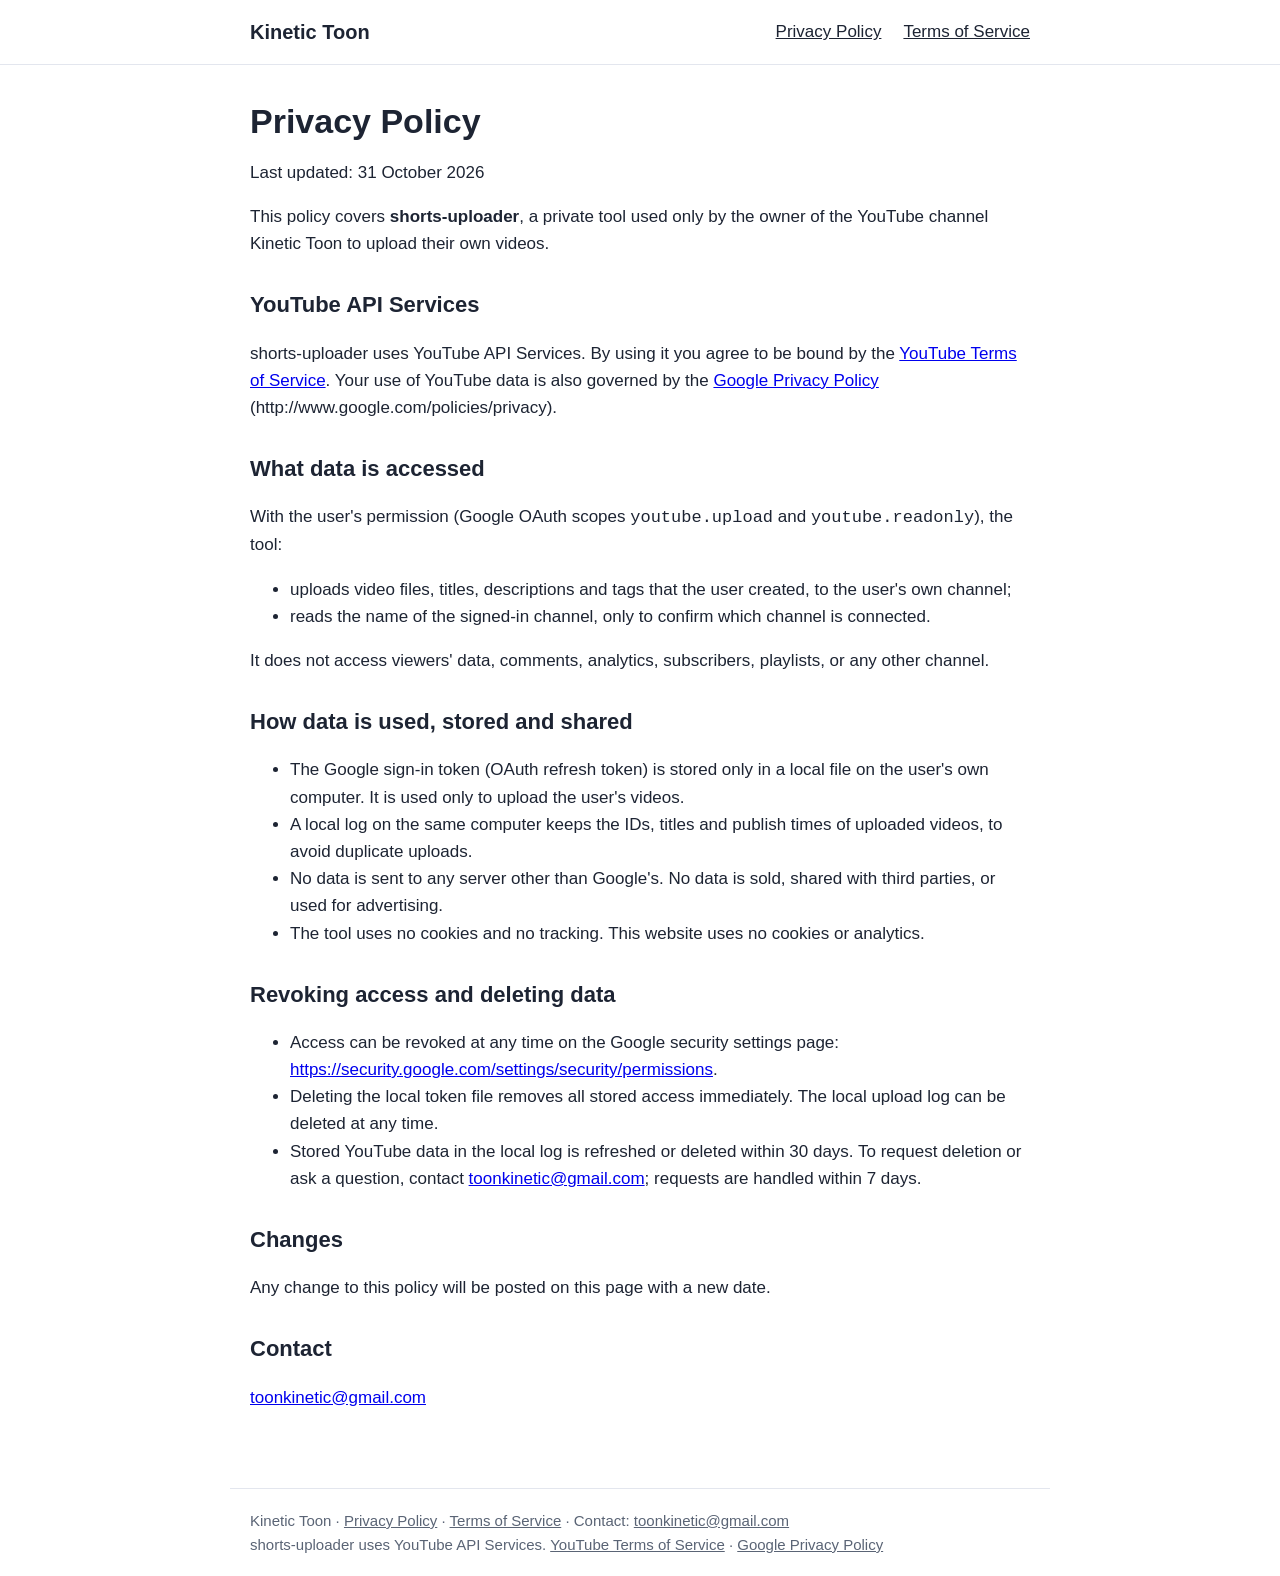
==== privacy.html @ 0e0fefa5 "Add files via upload" ====
<!doctype html><html lang="en"><head><meta charset="utf-8"><meta name="viewport" content="width=device-width,initial-scale=1"><title>Privacy Policy - Kinetic Toon</title><link rel="stylesheet" href="style.css"></head><body><header><nav><a class="brand" href="index.html">Kinetic Toon</a><a href="privacy.html">Privacy Policy</a><a href="terms.html">Terms of Service</a></nav></header><main>
<h1>Privacy Policy</h1><p>Last updated: 31 October 2026</p>
<p>This policy covers <b>shorts-uploader</b>, a private tool used only by the owner of the YouTube channel Kinetic Toon to upload their own videos.</p>
<h2>YouTube API Services</h2>
<p>shorts-uploader uses YouTube API Services. By using it you agree to be bound by the <a href="https://www.youtube.com/t/terms">YouTube Terms of Service</a>. Your use of YouTube data is also governed by the <a href="https://policies.google.com/privacy">Google Privacy Policy</a> (http://www.google.com/policies/privacy).</p>
<h2>What data is accessed</h2>
<p>With the user's permission (Google OAuth scopes <code>youtube.upload</code> and <code>youtube.readonly</code>), the tool:</p>
<ul><li>uploads video files, titles, descriptions and tags that the user created, to the user's own channel;</li>
<li>reads the name of the signed-in channel, only to confirm which channel is connected.</li></ul>
<p>It does not access viewers' data, comments, analytics, subscribers, playlists, or any other channel.</p>
<h2>How data is used, stored and shared</h2>
<ul><li>The Google sign-in token (OAuth refresh token) is stored only in a local file on the user's own computer. It is used only to upload the user's videos.</li>
<li>A local log on the same computer keeps the IDs, titles and publish times of uploaded videos, to avoid duplicate uploads.</li>
<li>No data is sent to any server other than Google's. No data is sold, shared with third parties, or used for advertising.</li>
<li>The tool uses no cookies and no tracking. This website uses no cookies or analytics.</li></ul>
<h2>Revoking access and deleting data</h2>
<ul><li>Access can be revoked at any time on the Google security settings page: <a href="https://security.google.com/settings/security/permissions">https://security.google.com/settings/security/permissions</a>.</li>
<li>Deleting the local token file removes all stored access immediately. The local upload log can be deleted at any time.</li>
<li>Stored YouTube data in the local log is refreshed or deleted within 30 days. To request deletion or ask a question, contact <a href="mailto:toonkinetic@gmail.com">toonkinetic@gmail.com</a>; requests are handled within 7 days.</li></ul>
<h2>Changes</h2><p>Any change to this policy will be posted on this page with a new date.</p>
<h2>Contact</h2><p><a href="mailto:toonkinetic@gmail.com">toonkinetic@gmail.com</a></p>
</main><footer>Kinetic Toon &middot; <a href="privacy.html">Privacy Policy</a> &middot; <a href="terms.html">Terms of Service</a> &middot; Contact: <a href="mailto:toonkinetic@gmail.com">toonkinetic@gmail.com</a><br>shorts-uploader uses YouTube API Services. <a href="https://www.youtube.com/t/terms">YouTube Terms of Service</a> &middot; <a href="https://policies.google.com/privacy">Google Privacy Policy</a></footer></body></html>
---- style.css ----
:root{--ink:#1d2433;--muted:#5a6475;--accent:#e8452c;--bg:#fff;--card:#f6f7fb}
*{box-sizing:border-box}body{margin:0;background:var(--bg);color:var(--ink);font:17px/1.6 Segoe UI,Arial,sans-serif}
header{border-bottom:1px solid #e3e6ee}nav,main,footer{max-width:820px;margin:0 auto;padding:0 20px}
nav{display:flex;gap:22px;align-items:center;height:64px}nav .brand{font-weight:800;font-size:20px;margin-right:auto;color:var(--ink);text-decoration:none}
nav a{color:var(--ink)}main{padding:36px 20px 20px}h1{font-size:34px;line-height:1.2;margin:0 0 12px}h2{font-size:22px;margin:30px 0 8px}
.card{background:var(--card);border-radius:12px;padding:18px 20px;margin:20px 0}.yt{color:var(--accent);font-weight:700}
footer{border-top:1px solid #e3e6ee;margin-top:40px;padding:20px;color:var(--muted);font-size:15px}footer a{color:var(--muted)}
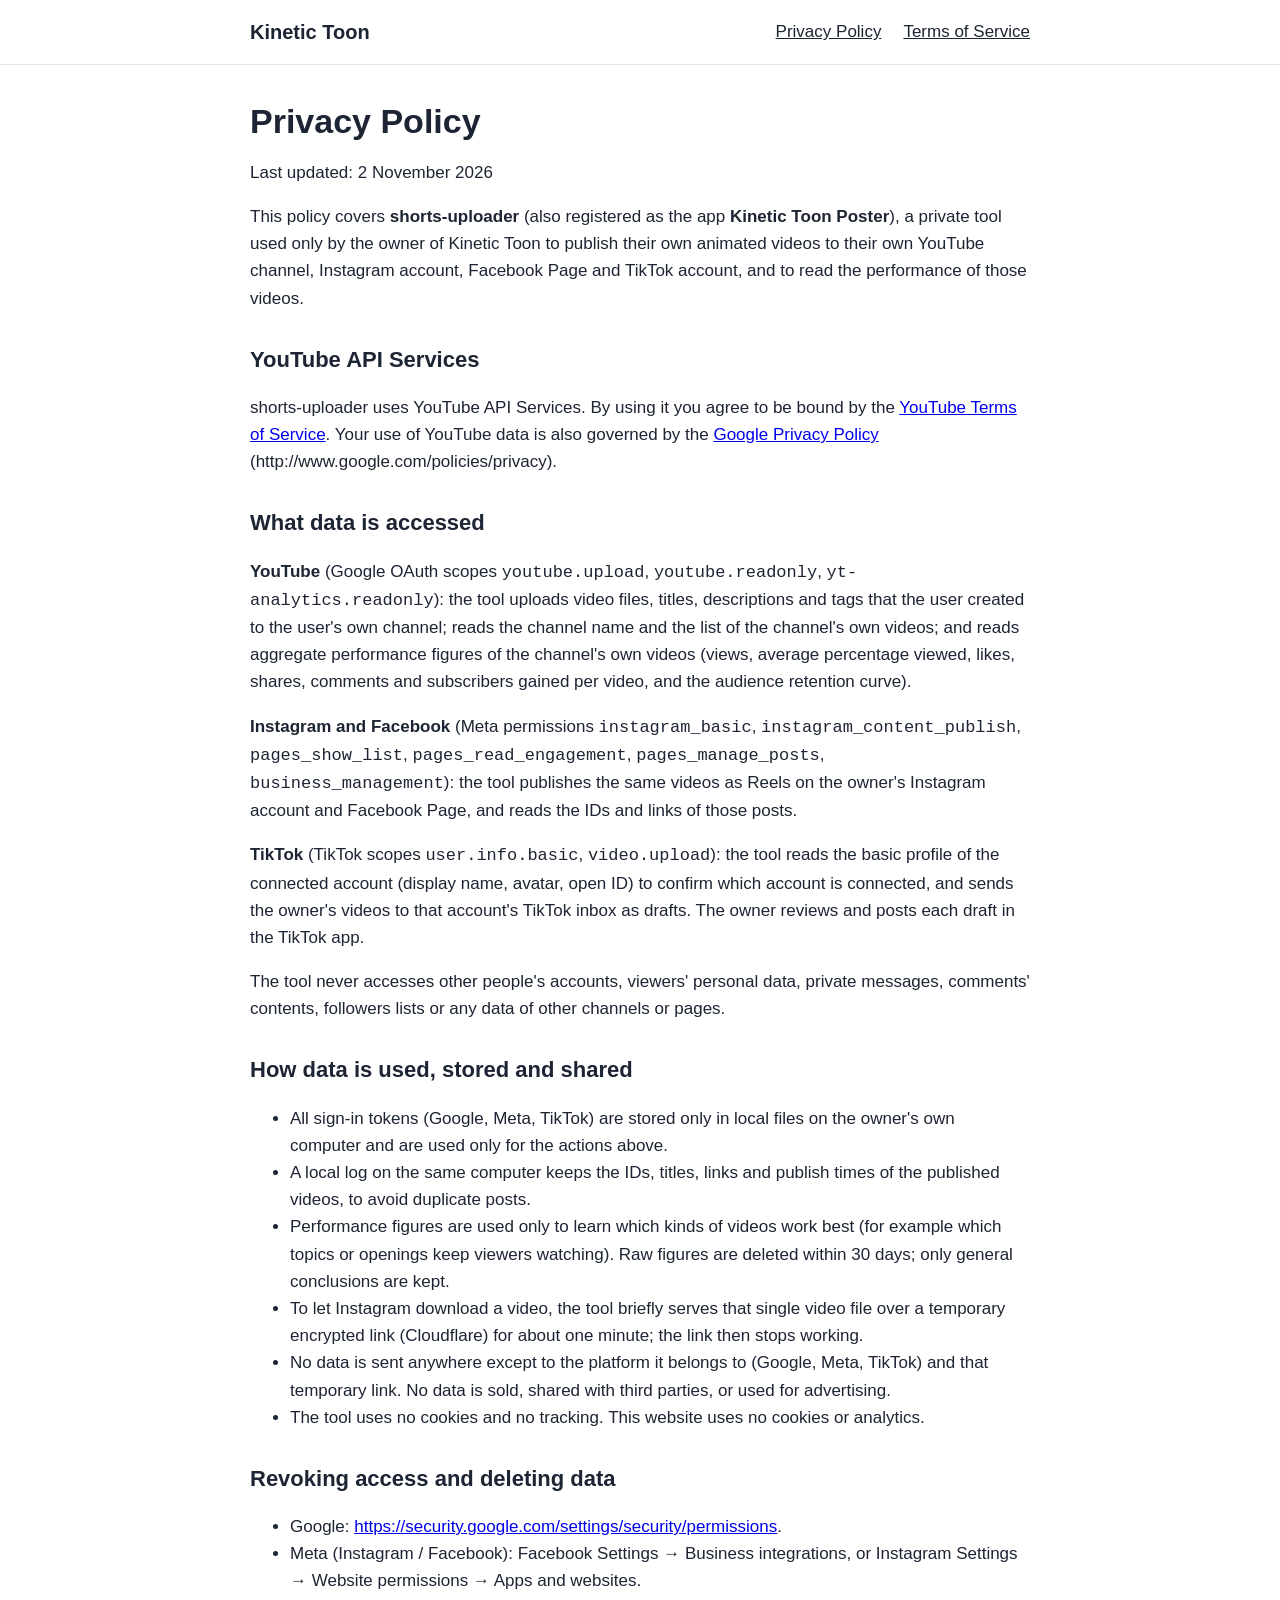
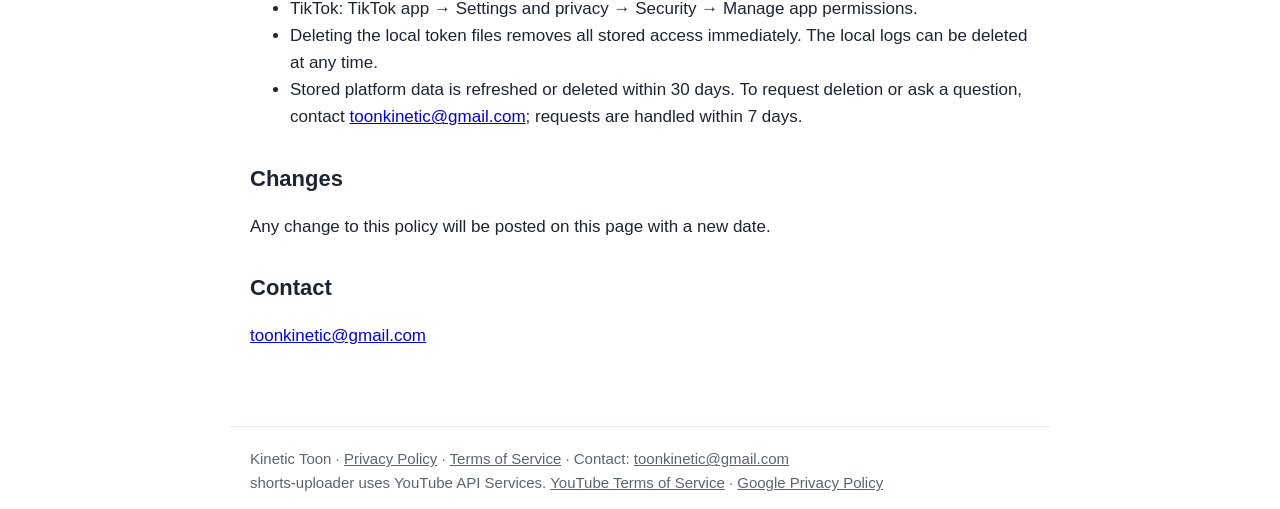
==== commit 67ffb0a3: "Add files via upload" ====
--- a/privacy.html
+++ b/privacy.html
@@ -1,22 +1,26 @@
 <!doctype html><html lang="en"><head><meta charset="utf-8"><meta name="viewport" content="width=device-width,initial-scale=1"><title>Privacy Policy - Kinetic Toon</title><link rel="stylesheet" href="style.css"></head><body><header><nav><a class="brand" href="index.html">Kinetic Toon</a><a href="privacy.html">Privacy Policy</a><a href="terms.html">Terms of Service</a></nav></header><main>
-<h1>Privacy Policy</h1><p>Last updated: 31 October 2026</p>
-<p>This policy covers <b>shorts-uploader</b>, a private tool used only by the owner of the YouTube channel Kinetic Toon to upload their own videos.</p>
+<h1>Privacy Policy</h1><p>Last updated: 2 November 2026</p>
+<p>This policy covers <b>shorts-uploader</b> (also registered as the app <b>Kinetic Toon Poster</b>), a private tool used only by the owner of Kinetic Toon to publish their own animated videos to their own YouTube channel, Instagram account, Facebook Page and TikTok account, and to read the performance of those videos.</p>
 <h2>YouTube API Services</h2>
 <p>shorts-uploader uses YouTube API Services. By using it you agree to be bound by the <a href="https://www.youtube.com/t/terms">YouTube Terms of Service</a>. Your use of YouTube data is also governed by the <a href="https://policies.google.com/privacy">Google Privacy Policy</a> (http://www.google.com/policies/privacy).</p>
 <h2>What data is accessed</h2>
-<p>With the user's permission (Google OAuth scopes <code>youtube.upload</code> and <code>youtube.readonly</code>), the tool:</p>
-<ul><li>uploads video files, titles, descriptions and tags that the user created, to the user's own channel;</li>
-<li>reads the name of the signed-in channel, only to confirm which channel is connected.</li></ul>
-<p>It does not access viewers' data, comments, analytics, subscribers, playlists, or any other channel.</p>
+<p><b>YouTube</b> (Google OAuth scopes <code>youtube.upload</code>, <code>youtube.readonly</code>, <code>yt-analytics.readonly</code>): the tool uploads video files, titles, descriptions and tags that the user created to the user's own channel; reads the channel name and the list of the channel's own videos; and reads aggregate performance figures of the channel's own videos (views, average percentage viewed, likes, shares, comments and subscribers gained per video, and the audience retention curve).</p>
+<p><b>Instagram and Facebook</b> (Meta permissions <code>instagram_basic</code>, <code>instagram_content_publish</code>, <code>pages_show_list</code>, <code>pages_read_engagement</code>, <code>pages_manage_posts</code>, <code>business_management</code>): the tool publishes the same videos as Reels on the owner's Instagram account and Facebook Page, and reads the IDs and links of those posts.</p>
+<p><b>TikTok</b> (TikTok scopes <code>user.info.basic</code>, <code>video.upload</code>): the tool reads the basic profile of the connected account (display name, avatar, open ID) to confirm which account is connected, and sends the owner's videos to that account's TikTok inbox as drafts. The owner reviews and posts each draft in the TikTok app.</p>
+<p>The tool never accesses other people's accounts, viewers' personal data, private messages, comments' contents, followers lists or any data of other channels or pages.</p>
 <h2>How data is used, stored and shared</h2>
-<ul><li>The Google sign-in token (OAuth refresh token) is stored only in a local file on the user's own computer. It is used only to upload the user's videos.</li>
-<li>A local log on the same computer keeps the IDs, titles and publish times of uploaded videos, to avoid duplicate uploads.</li>
-<li>No data is sent to any server other than Google's. No data is sold, shared with third parties, or used for advertising.</li>
+<ul><li>All sign-in tokens (Google, Meta, TikTok) are stored only in local files on the owner's own computer and are used only for the actions above.</li>
+<li>A local log on the same computer keeps the IDs, titles, links and publish times of the published videos, to avoid duplicate posts.</li>
+<li>Performance figures are used only to learn which kinds of videos work best (for example which topics or openings keep viewers watching). Raw figures are deleted within 30 days; only general conclusions are kept.</li>
+<li>To let Instagram download a video, the tool briefly serves that single video file over a temporary encrypted link (Cloudflare) for about one minute; the link then stops working.</li>
+<li>No data is sent anywhere except to the platform it belongs to (Google, Meta, TikTok) and that temporary link. No data is sold, shared with third parties, or used for advertising.</li>
 <li>The tool uses no cookies and no tracking. This website uses no cookies or analytics.</li></ul>
 <h2>Revoking access and deleting data</h2>
-<ul><li>Access can be revoked at any time on the Google security settings page: <a href="https://security.google.com/settings/security/permissions">https://security.google.com/settings/security/permissions</a>.</li>
-<li>Deleting the local token file removes all stored access immediately. The local upload log can be deleted at any time.</li>
-<li>Stored YouTube data in the local log is refreshed or deleted within 30 days. To request deletion or ask a question, contact <a href="mailto:toonkinetic@gmail.com">toonkinetic@gmail.com</a>; requests are handled within 7 days.</li></ul>
+<ul><li>Google: <a href="https://security.google.com/settings/security/permissions">https://security.google.com/settings/security/permissions</a>.</li>
+<li>Meta (Instagram / Facebook): Facebook Settings &rarr; Business integrations, or Instagram Settings &rarr; Website permissions &rarr; Apps and websites.</li>
+<li>TikTok: TikTok app &rarr; Settings and privacy &rarr; Security &rarr; Manage app permissions.</li>
+<li>Deleting the local token files removes all stored access immediately. The local logs can be deleted at any time.</li>
+<li>Stored platform data is refreshed or deleted within 30 days. To request deletion or ask a question, contact <a href="mailto:toonkinetic@gmail.com">toonkinetic@gmail.com</a>; requests are handled within 7 days.</li></ul>
 <h2>Changes</h2><p>Any change to this policy will be posted on this page with a new date.</p>
 <h2>Contact</h2><p><a href="mailto:toonkinetic@gmail.com">toonkinetic@gmail.com</a></p>
 </main><footer>Kinetic Toon &middot; <a href="privacy.html">Privacy Policy</a> &middot; <a href="terms.html">Terms of Service</a> &middot; Contact: <a href="mailto:toonkinetic@gmail.com">toonkinetic@gmail.com</a><br>shorts-uploader uses YouTube API Services. <a href="https://www.youtube.com/t/terms">YouTube Terms of Service</a> &middot; <a href="https://policies.google.com/privacy">Google Privacy Policy</a></footer></body></html>
